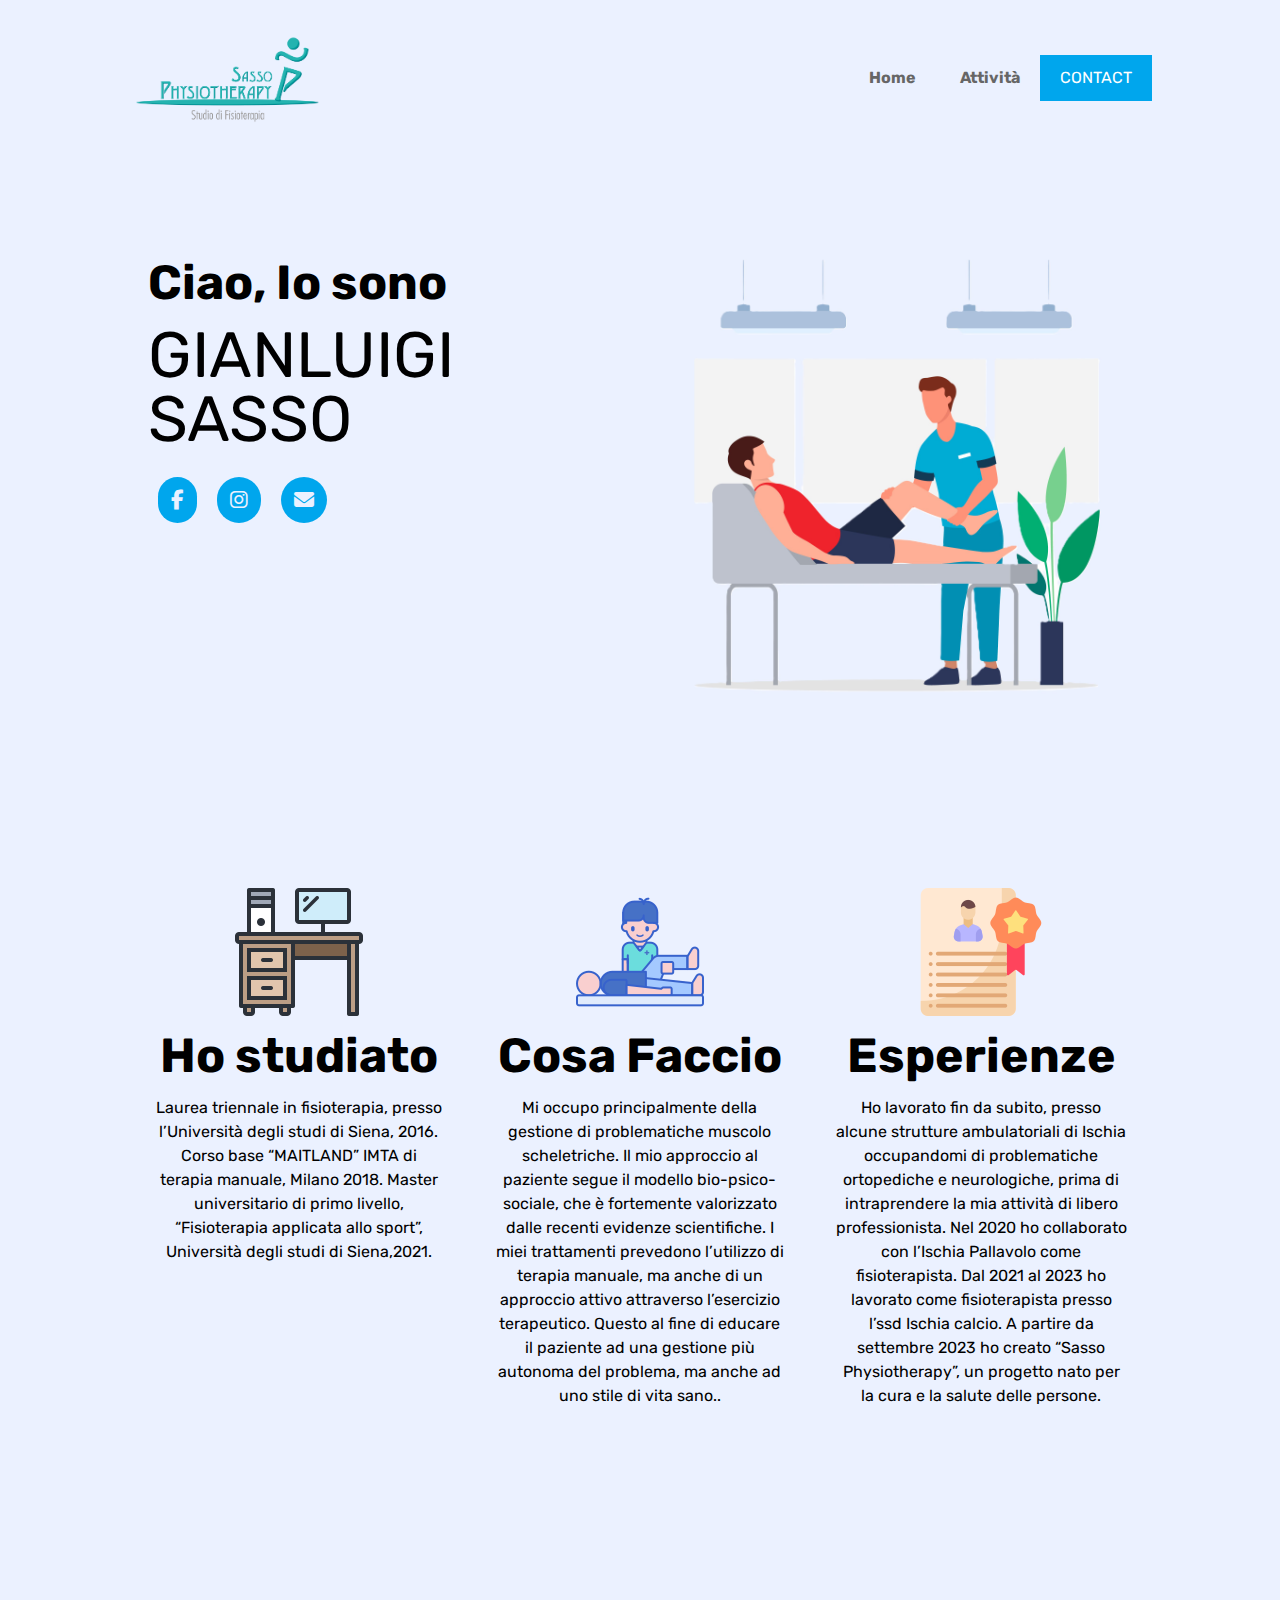
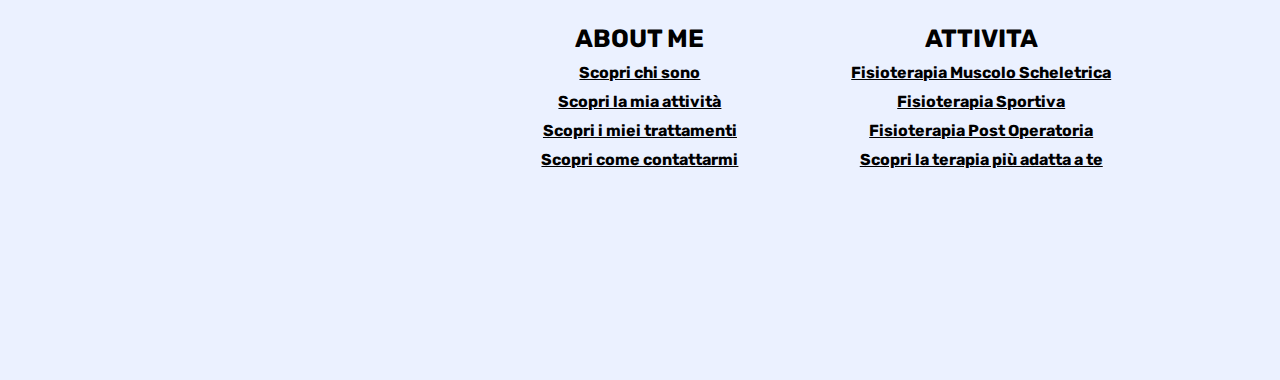
==== html/aboutme.html @ 6406d380 "progetto giangi" ====
<!DOCTYPE html>
<html lang="en">
<head>
  <meta charset="UTF-8">
  <meta name="viewport" content="width=device-width, initial-scale=1.0">
  <meta http-equiv="X-UA-Compatible" content="ie=edge">
  
  <title>HOMEPAGE</title>
  <link href="https://fonts.googleapis.com/css2?family=Rubik:wght@400;700&display=swap" rel="stylesheet">
  <link rel="stylesheet" href="../stili/aboutme.css">
  <script src="script/app.js" defer></script>
  <link href="https://cdnjs.cloudflare.com/ajax/libs/font-awesome/6.5.1/css/all.min.css" rel="stylesheet">
  <script src="https://cdnjs.cloudflare.com/ajax/libs/gsap/3.12.5/gsap.min.js"></script>
  <script src="../script/app.js" defer></script>
  
  
</head>

<body>

  <div class="container">
 <header class="header">

  <img src="../img/cropped-logo.png" alt="logo" class="logo">
  <nav class="menu">
      <ul>
        <li><a href="../index.html">Home</a></li>
        <li><a href="#">Attività</a></li>
      </ul>
  </nav>
        <a href="#" class="button">CONTACT</a>

        <div class="hamburger">
              <span></span>
              <span></span>
        </div>
</header>

 <div class="grid">
      <div class="col-50">
        
      <h2>Ciao, Io sono</h2>
       <p class="bigFont">GIANLUIGI SASSO</p>
     
       <div class="social">
        <ul>
          <li>
            <a class="fa-brands fa-facebook-f" href="#"></a>
          </li>
          <li>
            <a class="fa-brands fa-instagram" href="#"></a>
          </li>
          <li>
            <a class="fa-solid fa-envelope" href="#"></a>
          </li>
          
        </ul>
      </div>
    </div>
    <div class="col-50">
       <img src="../img/8443649.jpg" alt="" class="img-res">
    </div>
  </div>
     
    

   <div class="grid">
       <div class="col-33">
          <img src="../img/study.png" alt="" >
          <br>
            <h2>Ho studiato</h2>
            <p>Laurea triennale in fisioterapia, presso l’Università degli studi di Siena, 2016.
              Corso base “MAITLAND” IMTA di terapia manuale, Milano 2018.
              Master universitario di primo livello, “Fisioterapia applicata allo sport”, Università degli studi di Siena,2021.</p>

        </div>
       <div class="col-33">
        <img src="../img/rehab.png" alt="">
        <br>
        <h2>Cosa Faccio</h2>
            <p>Mi occupo principalmente della gestione di problematiche muscolo scheletriche.
              Il mio approccio al paziente segue il modello bio-psico-sociale, che è fortemente valorizzato dalle recenti evidenze scientifiche.
              I miei trattamenti prevedono l’utilizzo di terapia manuale, ma anche di un approccio attivo attraverso l’esercizio terapeutico. Questo al fine di educare il paziente ad una gestione più autonoma del problema, ma anche ad uno stile di vita sano..</p>       
        </div>
        <div class="col-33">
          <img src="../img/experience.png" alt="">
        <br>
        <h2>Esperienze</h2>
            <p>Ho lavorato fin da subito, presso alcune strutture ambulatoriali di Ischia occupandomi di problematiche ortopediche e neurologiche, prima di intraprendere la mia attività di libero professionista.
              Nel 2020 ho collaborato con l’Ischia Pallavolo come fisioterapista.
              Dal 2021 al 2023 ho lavorato come fisioterapista presso l’ssd Ischia calcio.
              A partire da settembre 2023 ho creato “Sasso Physiotherapy”, un progetto nato per la cura e la salute delle persone.</p>      

        </div>
    </div>
  
  </div>

    </div>
    
   

     <footer>
      <div class="grid">
        <div class="col-33">
          <iframe src="https://www.google.com/maps/embed?pb=!1m18!1m12!1m3!1d755.8130370066945!2d13.952662869596029!3d40.73447691442323!2m3!1f0!2f0!3f0!3m2!1i1024!2i768!4f13.1!3m3!1m2!1s0x49b17e20c5daa729%3A0x4ad3a66515c688f9!2sDr%20Gianluigi%20Sasso%20-%20Fisioterapista!5e0!3m2!1sit!2sit!4v1709025252282!5m2!1sit!2sit" max-width="100%"" height="400px" style="border:0;" allowfullscreen="" loading="lazy" referrerpolicy="no-referrer-when-downgrade"></iframe>
        </div>
          <div class="col-33 mt-1">
            <h4>ABOUT ME</h4>
             <ul>
              <li><a href="#">Scopri chi sono</a></li>
              <li><a href="#">Scopri la mia attività</a></li>
              <li><a href="#">Scopri i miei trattamenti</a></li>
              <li><a href="#">Scopri come contattarmi</a></li>
             </ul>
          </div>
          <div class="col-33 mt-1">
            <h4>ATTIVITA</h4>
            <ul>
              <li><a href="#">Fisioterapia Muscolo Scheletrica</a></li>
              <li><a href="#">Fisioterapia Sportiva</a></li>
              <li><a href="#">Fisioterapia Post Operatoria</a></li>
              <li><a href="#">Scopri la terapia più adatta a te</a></li>
             </ul>
           
          </div>  
          
       
      </div>
     </footer>

    


  


     

  <script src="https://widget.trustmary.com/ftjt9PT43"></script>
  <script>
  (function (w,d,s,o,r,js,fjs) {
    w[r]=w[r]||function() {(w[r].q = w[r].q || []).push(arguments)}
    w[r]('app', 'GBjXKIPW3S');
    if(d.getElementById(o)) return;
    js = d.createElement(s), fjs = d.getElementsByTagName(s)[0];
    js.id = o; js.src = 'https://embed.trustmary.com/embed.js';
    js.async = 1; fjs.parentNode.insertBefore(js, fjs);
  }
  (window, document, 'script', 'trustmary-embed', 'tmary'));
</script>
</body>
</html>
---- stili/aboutme.css ----
/* Reset */ 
body, html{ font-family: 'Rubik', Arial, Helvetica, sans-serif; line-height: 1; font-size: 16px; box-sizing: border-box;margin: 0;padding: 0;}*,*:before,*:after{ box-sizing: border-box; }h1,h2,h3,h4,h5,h6, p, ol, ul{margin: 0 0 1rem 0;padding: 0;}ol,ul{padding-left: 20px;line-height: 1.5;}img{height: auto;}h1{font-size: 4rem;} h2{font-size: 3rem;} h3{font-size: 2rem;} h4{font-size: 1rem;} h5{font-size: 0.8rem;} h6{font-size: 0.6rem;}a{text-decoration:none}

body{background:#EBF1FF }



/*#region utilities*/

.img-res{height: auto;width: 100%;}
.grid{display: flex;padding: 0 10%;flex-wrap: wrap;margin-bottom: 0;}
.col-25{width: 25%;padding: 10% 20px;}
.col-50{width: 50%;padding: 10% 20px;}
.col-40{width: 40%;}
.col-60{width: 60%;}
.col-33{width: 33.33%;padding: 5% 25px; text-align: center;}
.col-100{width: 100%;padding: 10% 20px;}
.mt-1{margin-top: 100px;}
.align-center{align-items: center;}
.bigFont{font-size:4rem}
.hamburger{display: none;}
.container{overflow: hidden;}
.titoliSezioni{padding-left: 10%;}


@media (max-width: 768px) {
    .col-25,
    .col-50,
    .col-40,
    .col-60,
    .col-33,
    .col-100{width: 100%;}
}

.button{
    
    background-color:#00A6ED;
    color: white;
    padding: 15px 20px;
    display:inline-block;
    border:none;
    
}
.button:hover{background-color:#37FF8B;}

.social ul{

    margin: 0;
    padding: 0px;
    list-style: none;
    
    
}

.social ul li{

    float: left;
    padding: 10px;
    font-size: 20px;

    
}

.social a{
    
    color: #EBF1FF;
    text-decoration: none;
    background-color: #00A6ED;
    padding: 13px;
    border-radius: 50px;
    transition: 1s;
}

.social a:hover{

    background-color: #37FF8B;
    transform: rotate(180deg);
}

/*#endregion utilities*/

/*#region Header*/
.header{

    display: flex;
    justify-content: space-between;
    align-items: center;
    padding: 30px 10% 30px 10%;
}

.logo{
    width: 200px;
    margin-right:auto;
    display: block;
    transition: all 0.5s cubic-bezier(.215, .61, .355, 1);;
    top: 0;
    left:0;
    
    

}

.menu ul{padding:0;margin: 0;}
.menu li{display: inline-block;}
.menu a{padding: 15px 20px;display: block;font-weight: bold;color:#666 ;}


/*#endregion Header*/


.col-33 img{display: block;margin: 0 auto;}

.col-33 p{line-height: 1.5;}
.col-33 img{max-width: 100%;}














/*#region footer*/

footer ul {

    list-style: none;
    margin: 0;
    padding: 0;
}

footer ul li{

    margin-bottom: 5px;
}

footer ul li a{
  
     color: #000;
     font-weight: bold;
     text-decoration: underline;

}

footer h4{

    font-size: 25px;
    margin-bottom: 10px;
    
}

/*#endregion footer*/



@media (max-width: 768px) {
  
    .header{padding-left:20px;padding-right:60px;position:relative;background: #fff;}
    .logo{width: 130px;}
    .menu{position: absolute;top: 105px;right:-100%;width:100%;height:100vh;background: #fff;transition: all 0.5s cubic-bezier(.215, .61, .355, 1);}
    .menu li{width: 100%; text-align: center;}
    .button{padding:10px 15px}
    .hero{flex-wrap: wrap;}
    .hero__text,
    .hero__image{width: 100%;margin-bottom: 40px;}
    .hero__text h1{font-size: 2rem;padding-top: 10%;}
    .hero__text p{font-size: 1.2rem;}
    .card{margin-bottom:25px;height:auto}
    .reverse{flex-direction: column-reverse;}
    .col-60{margin-bottom: 40px;}
    .col-60 p{margin-top: 0px;}
    .col-40{padding-left: 0%;}
    .col-40 img{max-width: 100%;}
    .hamburger{display: block; width: 30px;height: 25px;position: absolute;top: 55px;right: 20px;cursor: pointer;}
    .hamburger span{
        
      display: block;
      top: 8px;
      position: absolute;
      width: 30px;
      background: #000;
      height: 3px;
      cursor: pointer;

    }

    .hamburger :nth-child(1){margin-top: -7px;}
    .hamburger :nth-child(2){margin-top: 7px;}

    .open .menu{right:0}

    footer{text-align: center;}
    footer img{width: 100%;
    }
    

}
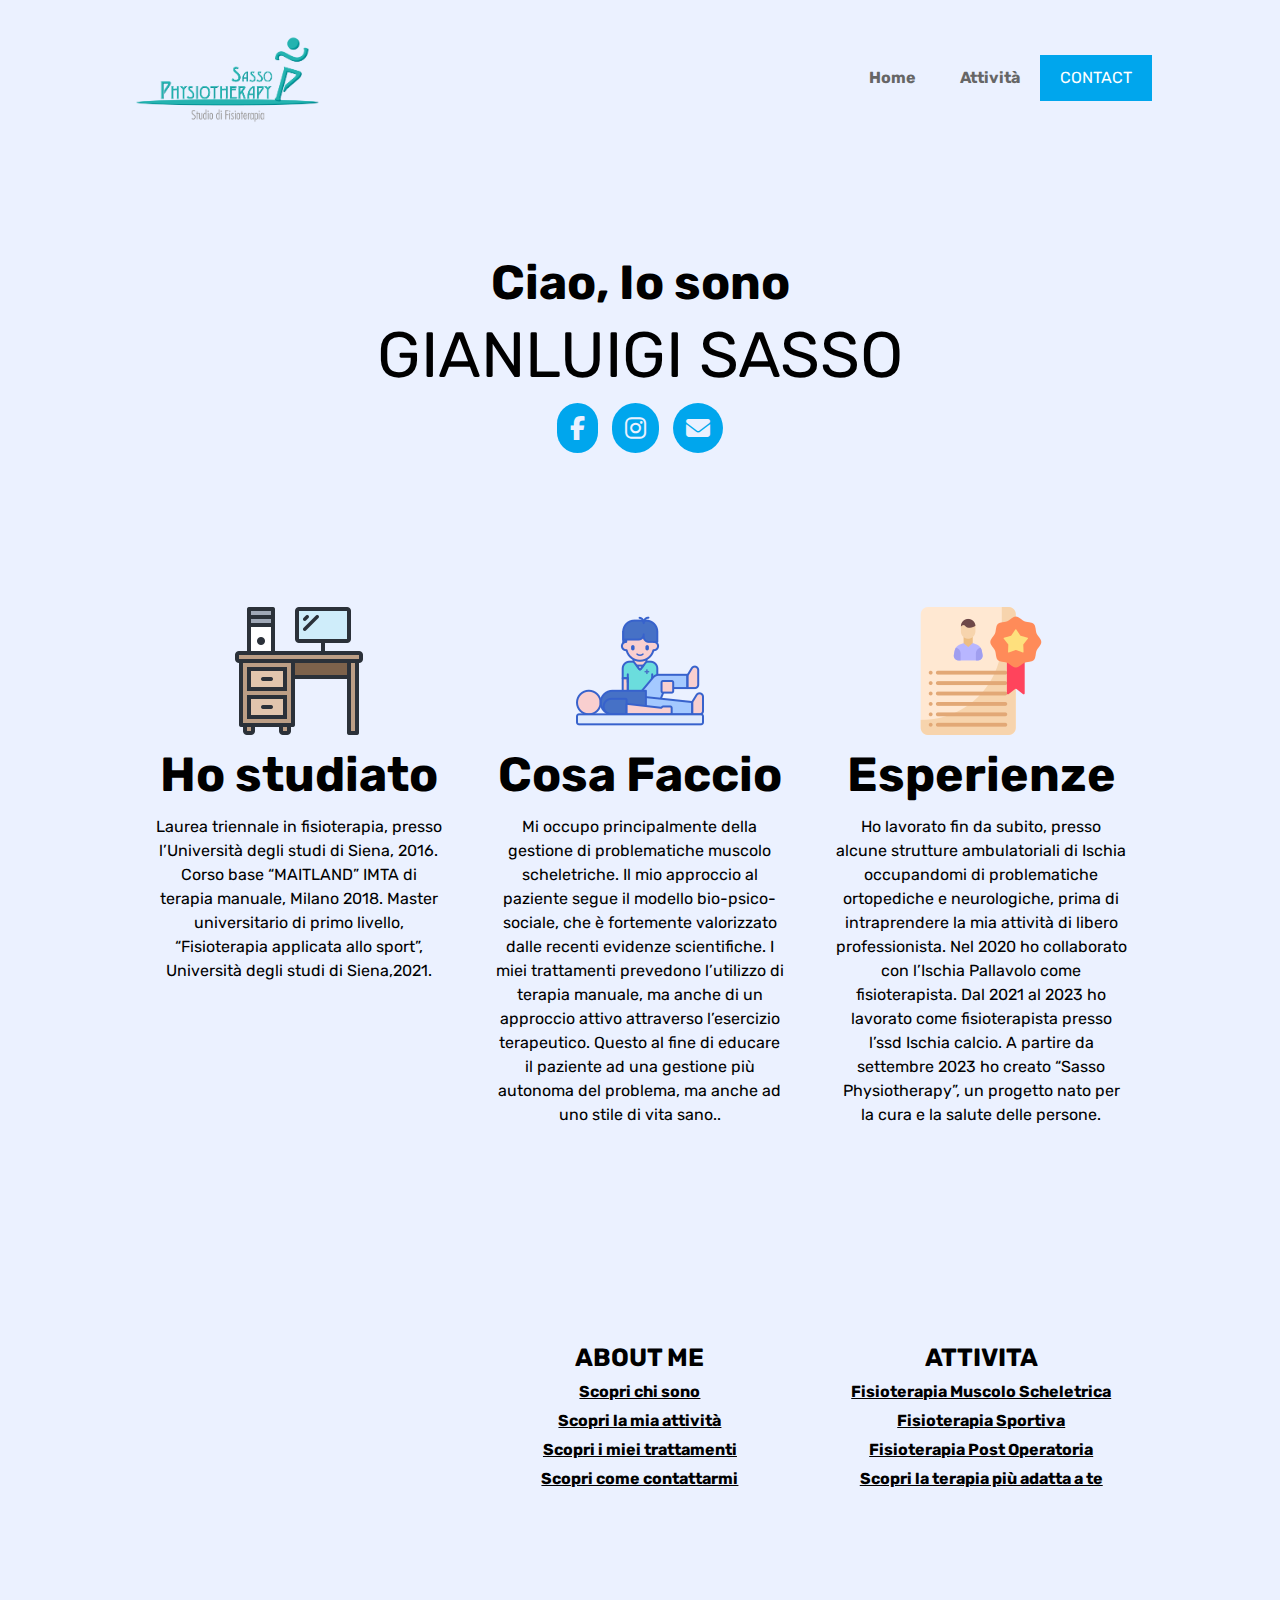
==== commit 95c1c697: "modifica" ====
--- a/html/aboutme.html
+++ b/html/aboutme.html
@@ -37,7 +37,7 @@
 </header>
 
  <div class="grid">
-      <div class="col-50">
+      <div class="col-100">
         
       <h2>Ciao, Io sono</h2>
        <p class="bigFont">GIANLUIGI SASSO</p>
@@ -57,9 +57,7 @@
         </ul>
       </div>
     </div>
-    <div class="col-50">
-       <img src="../img/8443649.jpg" alt="" class="img-res">
-    </div>
+   
   </div>
      
     
--- a/stili/aboutme.css
+++ b/stili/aboutme.css
@@ -8,13 +8,13 @@
 /*#region utilities*/
 
 .img-res{height: auto;width: 100%;}
-.grid{display: flex;padding: 0 10%;flex-wrap: wrap;margin-bottom: 0;}
+.grid{display: flex;padding: 0 10% ;flex-wrap: wrap;margin-bottom: 0;}
 .col-25{width: 25%;padding: 10% 20px;}
 .col-50{width: 50%;padding: 10% 20px;}
 .col-40{width: 40%;}
 .col-60{width: 60%;}
 .col-33{width: 33.33%;padding: 5% 25px; text-align: center;}
-.col-100{width: 100%;padding: 10% 20px;}
+.col-100{width: 100%;padding: 10% 20px;text-align: center;}
 .mt-1{margin-top: 100px;}
 .align-center{align-items: center;}
 .bigFont{font-size:4rem}
@@ -43,32 +43,31 @@
 }
 .button:hover{background-color:#37FF8B;}
 
-.social ul{
-
+.social {
+    text-align: center;
+}
+
+.social ul {
+    padding: 0;
     margin: 0;
-    padding: 0px;
-    list-style: none;
-    
-    
-}
-
-.social ul li{
-
-    float: left;
-    padding: 10px;
-    font-size: 20px;
-
-    
-}
-
-.social a{
-    
+}
+
+.social ul li {
+    display: inline-block;
+    margin-right: 10px; /* aggiungi margine tra le icone se lo desideri */
+}
+
+.social ul li:last-child {
+    margin-right: 0; /* rimuovi il margine a destra dall'ultimo elemento */
+}
+
+.social ul li a {
+    font-size: 24px;
+    background-color: #00A6ED; 
     color: #EBF1FF;
-    text-decoration: none;
-    background-color: #00A6ED;
+    transition: 1s;
+    border-radius: 50px;
     padding: 13px;
-    border-radius: 50px;
-    transition: 1s;
 }
 
 .social a:hover{
@@ -76,6 +75,7 @@
     background-color: #37FF8B;
     transform: rotate(180deg);
 }
+
 
 /*#endregion utilities*/
 
@@ -108,6 +108,8 @@
 /*#endregion Header*/
 
 
+
+
 .col-33 img{display: block;margin: 0 auto;}
 
 .col-33 p{line-height: 1.5;}
@@ -119,7 +121,11 @@
 
 
 
-
+.social a:hover{
+
+    background-color: #37FF8B;
+    transform: rotate(180deg);
+}
 
 
 
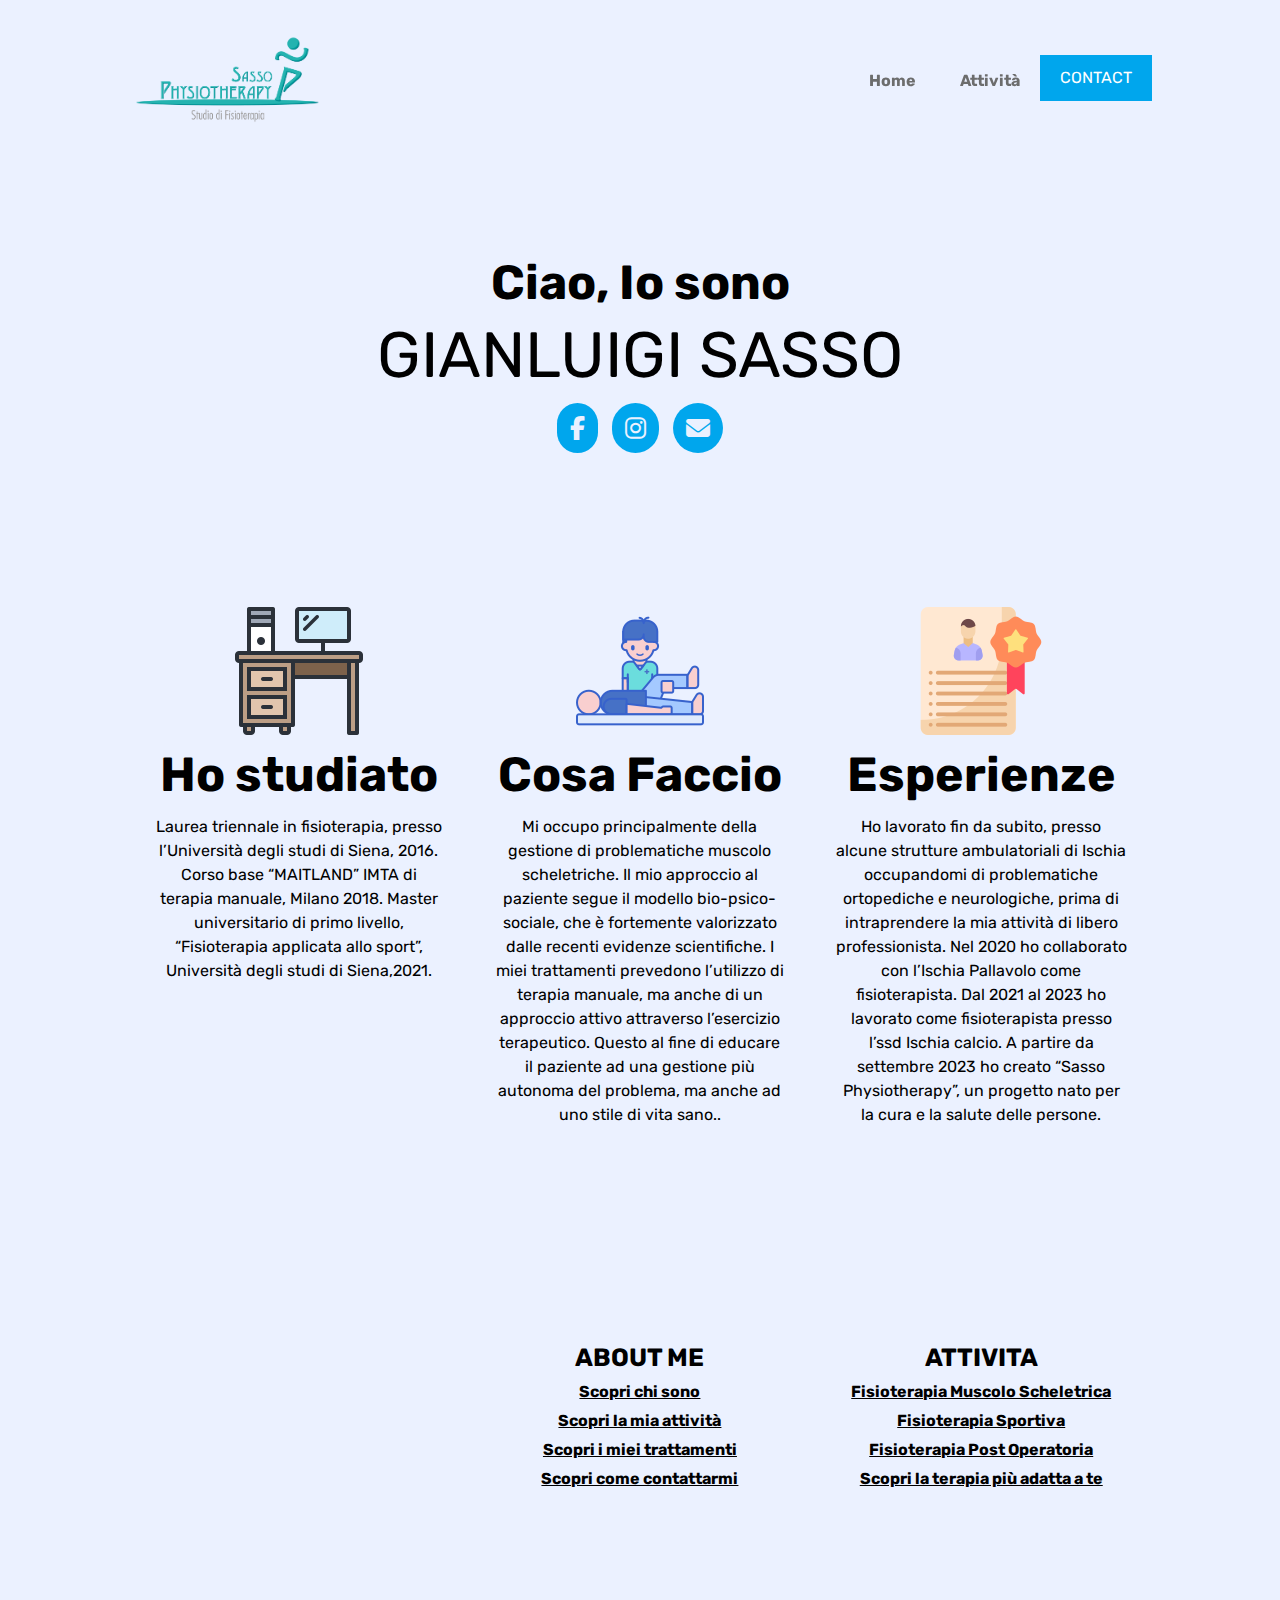
==== commit 4b0aa3b6: "modifica" ====
--- a/html/aboutme.html
+++ b/html/aboutme.html
@@ -95,7 +95,18 @@
   </div>
 
     </div>
-    
+    <script src="https://widget.trustmary.com/ftjt9PT43"></script>
+    <script>
+    (function (w,d,s,o,r,js,fjs) {
+      w[r]=w[r]||function() {(w[r].q = w[r].q || []).push(arguments)}
+      w[r]('app', 'GBjXKIPW3S');
+      if(d.getElementById(o)) return;
+      js = d.createElement(s), fjs = d.getElementsByTagName(s)[0];
+      js.id = o; js.src = 'https://embed.trustmary.com/embed.js';
+      js.async = 1; fjs.parentNode.insertBefore(js, fjs);
+    }
+    (window, document, 'script', 'trustmary-embed', 'tmary'));
+  </script>
    
 
      <footer>
@@ -135,17 +146,6 @@
 
      
 
-  <script src="https://widget.trustmary.com/ftjt9PT43"></script>
-  <script>
-  (function (w,d,s,o,r,js,fjs) {
-    w[r]=w[r]||function() {(w[r].q = w[r].q || []).push(arguments)}
-    w[r]('app', 'GBjXKIPW3S');
-    if(d.getElementById(o)) return;
-    js = d.createElement(s), fjs = d.getElementsByTagName(s)[0];
-    js.id = o; js.src = 'https://embed.trustmary.com/embed.js';
-    js.async = 1; fjs.parentNode.insertBefore(js, fjs);
-  }
-  (window, document, 'script', 'trustmary-embed', 'tmary'));
-</script>
+
 </body>
 </html>